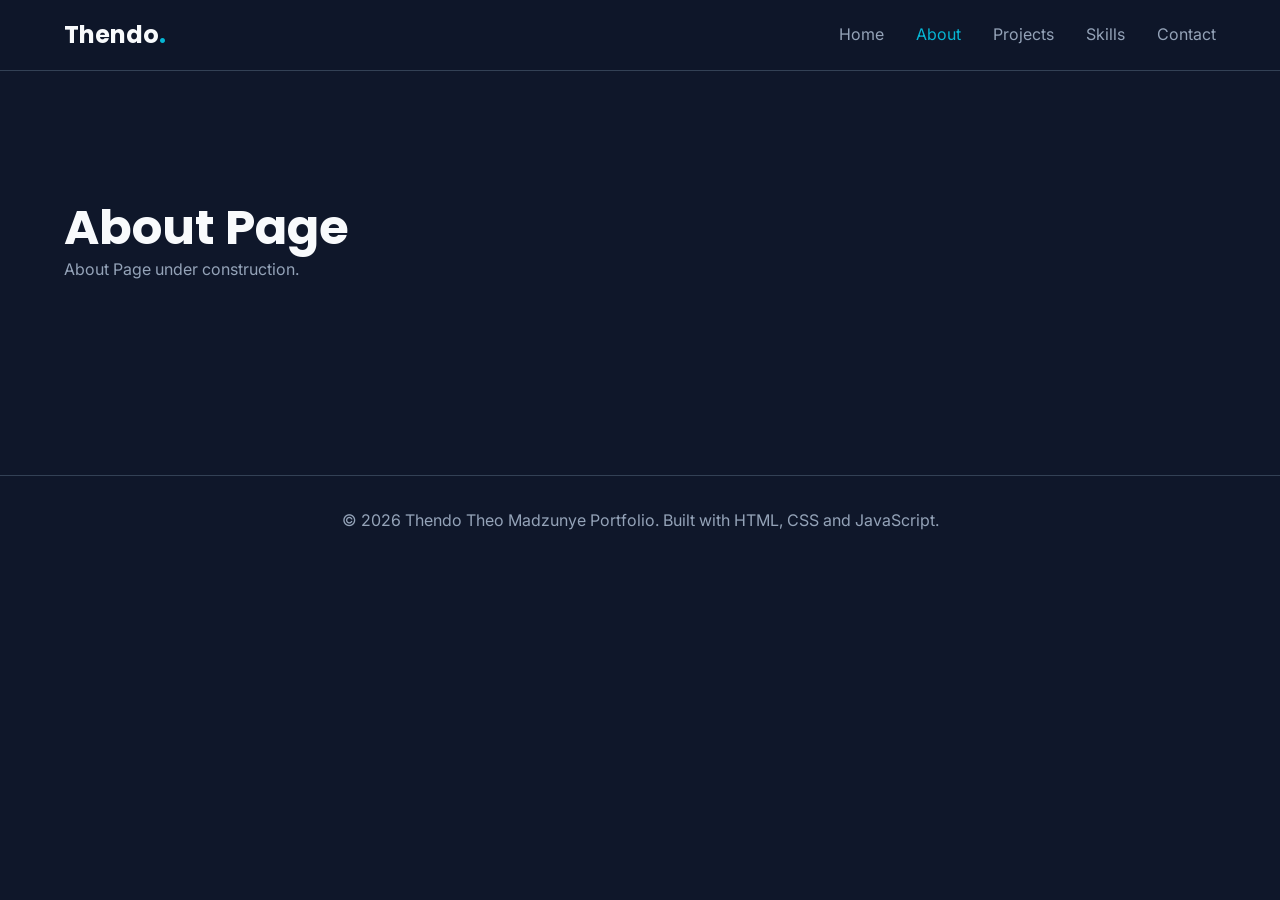
==== about.html @ 33b5274f "[2026/05/25] feat: create reusable navigation and footer components  - Build a centralized navigatio" ====
<!doctype html>
<html lang="en">
  <head>
    <meta charset="UTF-8" />
    <meta name="viewport" content="width=device-width, initial-scale=1.0" />

    <title>About | Thendo Portfolio</title>

    <link rel="stylesheet" href="css/style.css" />
  </head>
  <body>
    <div id="nav-placeholder"></div>

    <main>
      <section class="section">
        <div class="container">
          <h1>About Page</h1>
          <p>About Page under construction.</p>
        </div>
      </section>
    </main>

    <div id="footer-placeholder"></div>

    <script src="js/navigation.js"></script>
    <script src="js/main.js"></script>
  </body>
</html>
---- css/style.css ----
/* GOOGLE FONTS */

@import url("https://fonts.googleapis.com/css2?family=Inter:wght@400;500;600;700&family=Poppins:wght@600;700;800&display=swap");

/* CSS VARIABLES (DESIGN TOKENS) */

:root {
  /* Colors */
  --color-primary: #2563eb;
  --color-secondary: #06b6d4;

  --color-background: #0f172a;
  --color-surface: #1e293b;

  --color-text: #f8fafc;
  --color-text-muted: #94a3b8;

  --color-success: #22c55e;
  --color-warning: #f59e0b;

  /* Typography */
  --font-heading: "Poppins", sans-serif;
  --font-body: "Inter", sans-serif;

  /* Spacing */
  --space-xs: 0.25rem;
  --space-sm: 0.5rem;
  --space-md: 1rem;
  --space-lg: 1.5rem;
  --space-xl: 2rem;
  --space-2xl: 3rem;
  --space-3xl: 4rem;
  --space-4xl: 6rem;
  --space-5xl: 8rem;

  /* Radius */
  --radius-sm: 4px;
  --radius-md: 8px;
  --radius-lg: 12px;
  --radius-xl: 16px;

  /* Shadows */
  --shadow-card: 0 10px 30px rgba(0, 0, 0, 0.25);

  /* Layout */
  --container-width: 1200px;

  /* Transition */
  --transition: 0.3s ease;
}

/* RESET */

*,
*::before,
*::after {
  box-sizing: border-box;
  margin: 0;
  padding: 0;
}

/* GLOBAL STYLES */

html {
  scroll-behavior: smooth;
}

body {
  background-color: var(--color-background);
  color: var(--color-text);
  font-family: var(--font-body);
  line-height: 1.6;
  min-height: 100vh;
}

/* IMAGES */

img {
  max-width: 100%;
  display: block;
}

/* LINKS */

a {
  color: inherit;
  text-decoration: none;
}

/* LISTS */

ul {
  list-style: none;
}

/* TYPOGRAPHY */

h1,
h2,
h3,
h4,
h5,
h6 {
  font-family: var(--font-heading);
  line-height: 1.2;
}

h1 {
  font-size: 3rem;
}

h2 {
  font-size: 2.25rem;
}

h3 {
  font-size: 1.5rem;
}

p {
  color: var(--color-text-muted);
}

/* CONTAINER */

.container {
  width: 90%;
  max-width: var(--container-width);
  margin: 0 auto;
}

/* SECTION SPACING */

.section {
  padding: var(--space-5xl) 0;
}

/* BUTTONS */

.btn {
  display: inline-block;
  background-color: var(--color-primary);
  color: white;
  padding: 0.85rem 1.5rem;
  border-radius: var(--radius-lg);
  transition: var(--transition);
  font-weight: 600;
}

.btn:hover {
  transform: translateY(-2px);
}

.btn-secondary {
  background-color: var(--color-secondary);
}

/* CARDS */

.card {
  background-color: var(--color-surface);
  border-radius: var(--radius-lg);
  padding: var(--space-xl);
  box-shadow: var(--shadow-card);
}

/* ACCESSIBILITY  */

a:focus-visible,
button:focus-visible {
  outline: 3px solid var(--color-secondary);
  outline-offset: 4px;
}

/* RESPONSIVE TYPOGRAPHY  */

@media (max-width: 768px) {
  h1 {
    font-size: 2.5rem;
  }

  h2 {
    font-size: 2rem;
  }
}

/* NAVIGATION */

.navbar {
  background-color: rgba(15, 23, 42, 0.95);
  position: sticky;
  top: 0;
  z-index: 1000;
  backdrop-filter: blur(10px);
  border-bottom: 1px solid #334155;
}

.nav-container {
  display: flex;
  justify-content: space-between;
  align-items: center;
  padding: 1rem 0;
}

.logo {
  font-family: var(--font-heading);
  font-size: 1.5rem;
  font-weight: 700;
}

.logo span {
  color: var(--color-secondary);
}

.nav-links {
  display: flex;
  gap: 2rem;
}

.nav-links a {
  transition: var(--transition);
  color: var(--color-text-muted);
}

.nav-links a:hover {
  color: var(--color-secondary);
}

.active-link {
  color: var(--color-secondary) !important;
}

/* FOOTER */

.footer {
  border-top: 1px solid #334155;
  padding: 2rem 0;
  text-align: center;
  margin-top: 4rem;
}

.footer p {
  color: var(--color-text-muted);
}
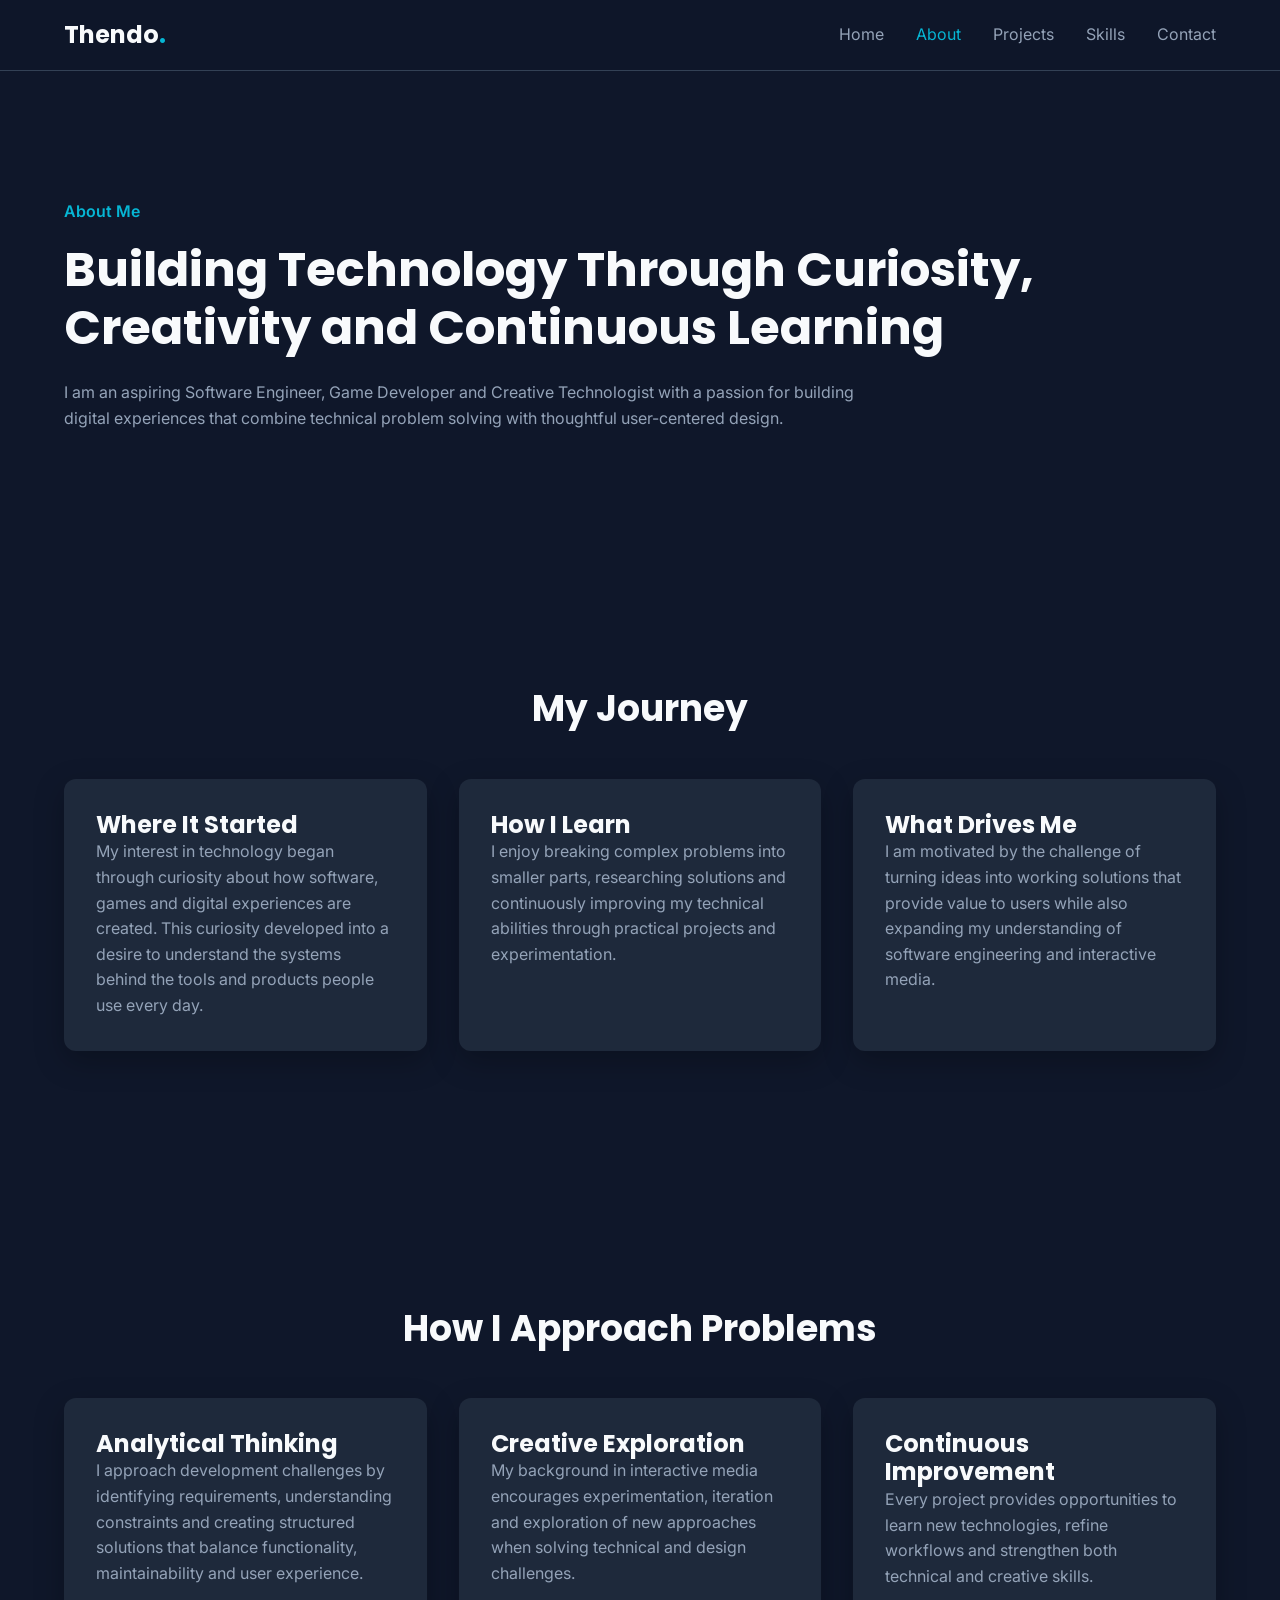
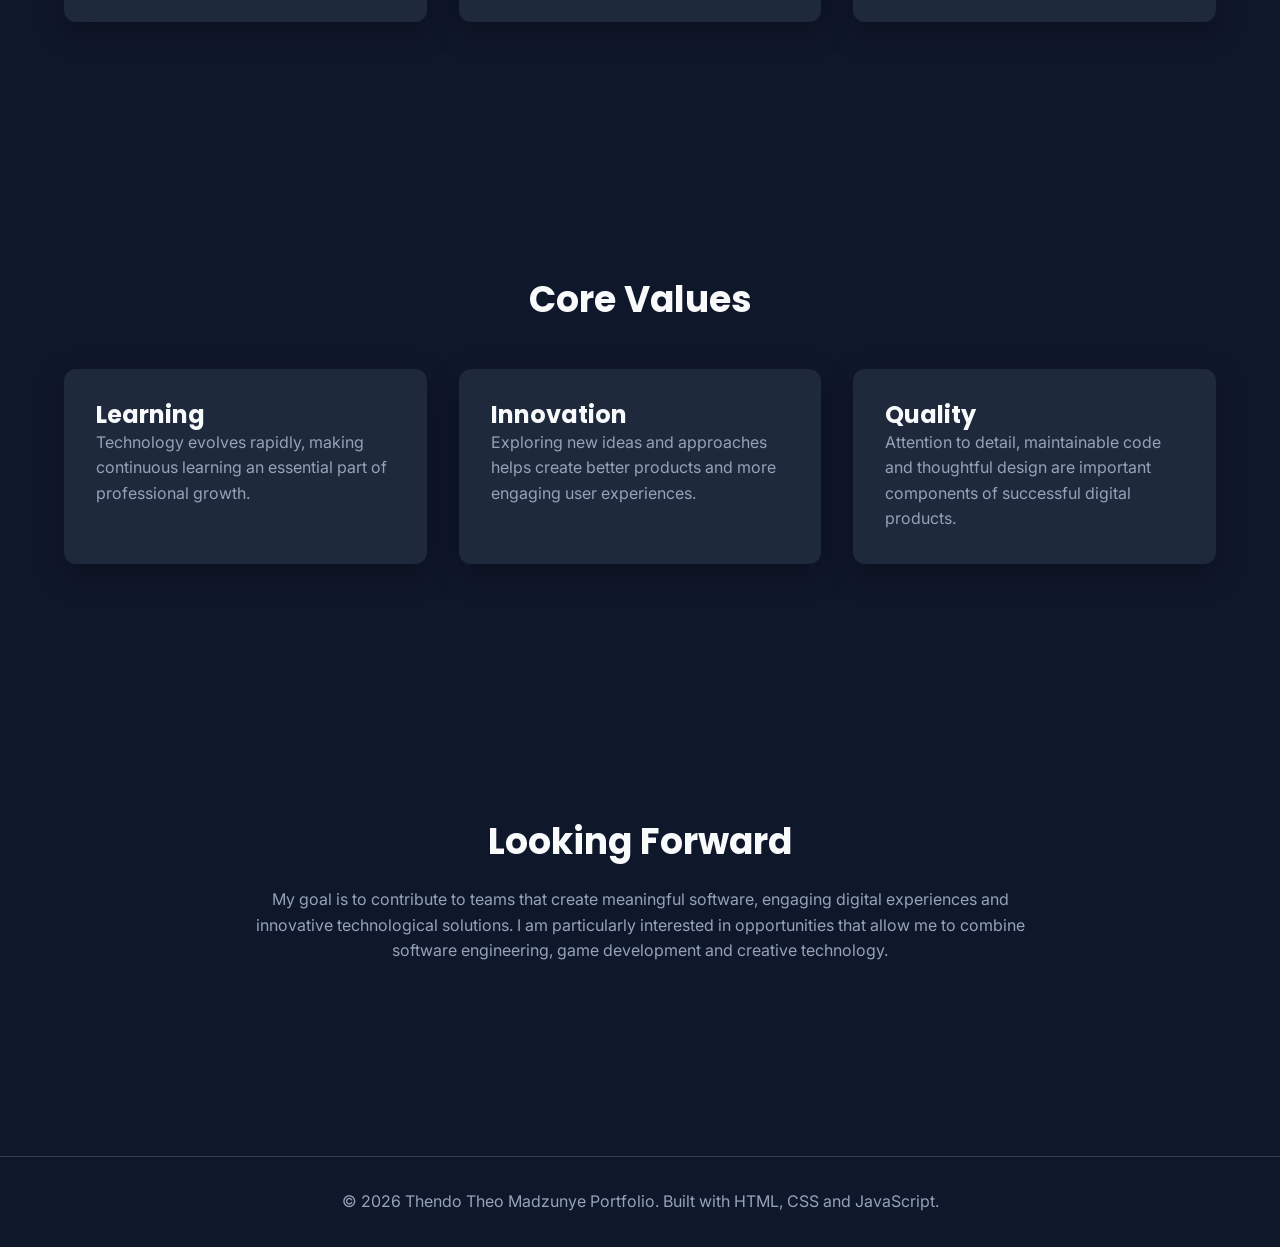
==== commit c89dbe02: "[2026/05/25] feat: create professional About page  - Add personal introduction section - Explain sof" ====
--- a/about.html
+++ b/about.html
@@ -6,16 +6,166 @@
 
     <title>About | Thendo Portfolio</title>
 
+    <meta
+      name="description"
+      content="Learn more about Thendo, a Software Engineer, Game Developer and Creative Technologist."
+    />
+
     <link rel="stylesheet" href="css/style.css" />
   </head>
+
   <body>
     <div id="nav-placeholder"></div>
 
     <main>
+      <!-- ABOUT HERO -->
+
+      <section class="section about-hero">
+        <div class="container">
+          <p class="hero-tag">About Me</p>
+
+          <h1>
+            Building Technology Through Curiosity, Creativity and Continuous
+            Learning
+          </h1>
+
+          <p class="about-intro">
+            I am an aspiring Software Engineer, Game Developer and Creative
+            Technologist with a passion for building digital experiences that
+            combine technical problem solving with thoughtful user-centered
+            design.
+          </p>
+        </div>
+      </section>
+
+      <!-- MY JOURNEY -->
+
       <section class="section">
         <div class="container">
-          <h1>About Page</h1>
-          <p>About Page under construction.</p>
+          <h2 class="section-title">My Journey</h2>
+
+          <div class="about-grid">
+            <article class="card">
+              <h3>Where It Started</h3>
+
+              <p>
+                My interest in technology began through curiosity about how
+                software, games and digital experiences are created. This
+                curiosity developed into a desire to understand the systems
+                behind the tools and products people use every day.
+              </p>
+            </article>
+
+            <article class="card">
+              <h3>How I Learn</h3>
+
+              <p>
+                I enjoy breaking complex problems into smaller parts,
+                researching solutions and continuously improving my technical
+                abilities through practical projects and experimentation.
+              </p>
+            </article>
+
+            <article class="card">
+              <h3>What Drives Me</h3>
+
+              <p>
+                I am motivated by the challenge of turning ideas into working
+                solutions that provide value to users while also expanding my
+                understanding of software engineering and interactive media.
+              </p>
+            </article>
+          </div>
+        </div>
+      </section>
+
+      <!-- HOW I THINK -->
+
+      <section class="section">
+        <div class="container">
+          <h2 class="section-title">How I Approach Problems</h2>
+
+          <div class="about-grid">
+            <article class="card">
+              <h3>Analytical Thinking</h3>
+
+              <p>
+                I approach development challenges by identifying requirements,
+                understanding constraints and creating structured solutions that
+                balance functionality, maintainability and user experience.
+              </p>
+            </article>
+
+            <article class="card">
+              <h3>Creative Exploration</h3>
+
+              <p>
+                My background in interactive media encourages experimentation,
+                iteration and exploration of new approaches when solving
+                technical and design challenges.
+              </p>
+            </article>
+
+            <article class="card">
+              <h3>Continuous Improvement</h3>
+
+              <p>
+                Every project provides opportunities to learn new technologies,
+                refine workflows and strengthen both technical and creative
+                skills.
+              </p>
+            </article>
+          </div>
+        </div>
+      </section>
+
+      <!-- CORE VALUES -->
+
+      <section class="section">
+        <div class="container">
+          <h2 class="section-title">Core Values</h2>
+
+          <div class="about-grid">
+            <article class="card">
+              <h3>Learning</h3>
+              <p>
+                Technology evolves rapidly, making continuous learning an
+                essential part of professional growth.
+              </p>
+            </article>
+
+            <article class="card">
+              <h3>Innovation</h3>
+              <p>
+                Exploring new ideas and approaches helps create better products
+                and more engaging user experiences.
+              </p>
+            </article>
+
+            <article class="card">
+              <h3>Quality</h3>
+              <p>
+                Attention to detail, maintainable code and thoughtful design are
+                important components of successful digital products.
+              </p>
+            </article>
+          </div>
+        </div>
+      </section>
+
+      <!-- CAREER GOALS -->
+
+      <section class="section">
+        <div class="container about-goals">
+          <h2>Looking Forward</h2>
+
+          <p>
+            My goal is to contribute to teams that create meaningful software,
+            engaging digital experiences and innovative technological solutions.
+            I am particularly interested in opportunities that allow me to
+            combine software engineering, game development and creative
+            technology.
+          </p>
         </div>
       </section>
     </main>
--- a/css/style.css
+++ b/css/style.css
@@ -242,3 +242,111 @@
 .footer p {
   color: var(--color-text-muted);
 }
+
+/* HOME PAGE */
+
+.hero {
+  min-height: 80vh;
+  display: flex;
+  align-items: center;
+}
+
+.hero-content {
+  display: flex;
+  align-items: center;
+}
+
+.hero-tag {
+  color: var(--color-secondary);
+  font-weight: 600;
+  margin-bottom: var(--space-md);
+}
+
+.hero-description {
+  max-width: 700px;
+  margin-top: var(--space-lg);
+  margin-bottom: var(--space-xl);
+}
+
+.hero-buttons {
+  display: flex;
+  gap: 1rem;
+  flex-wrap: wrap;
+}
+
+.section-title {
+  margin-bottom: var(--space-2xl);
+  text-align: center;
+}
+
+.skills-preview,
+.projects-preview {
+  display: grid;
+  grid-template-columns: repeat(3, 1fr);
+  gap: var(--space-xl);
+}
+
+.contact-cta {
+  text-align: center;
+}
+
+.contact-cta h2 {
+  margin-bottom: var(--space-md);
+}
+
+.contact-cta p {
+  max-width: 700px;
+  margin: 0 auto var(--space-xl);
+}
+
+/* RESPONSIVE HOME PAGE */
+
+@media (max-width: 768px) {
+  .skills-preview,
+  .projects-preview {
+    grid-template-columns: 1fr;
+  }
+
+  .hero {
+    min-height: auto;
+  }
+
+  .hero-buttons {
+    flex-direction: column;
+    align-items: flex-start;
+  }
+}
+
+/* ABOUT PAGE */
+
+.about-intro {
+  max-width: 800px;
+  margin-top: var(--space-lg);
+}
+
+.about-grid {
+  display: grid;
+  grid-template-columns: repeat(3, 1fr);
+  gap: var(--space-xl);
+}
+
+.about-goals {
+  text-align: center;
+}
+
+.about-goals h2 {
+  margin-bottom: var(--space-lg);
+}
+
+.about-goals p {
+  max-width: 800px;
+  margin: 0 auto;
+}
+
+/* ABOUT RESPONSIVE */
+
+@media (max-width: 768px) {
+  .about-grid {
+    grid-template-columns: 1fr;
+  }
+}
